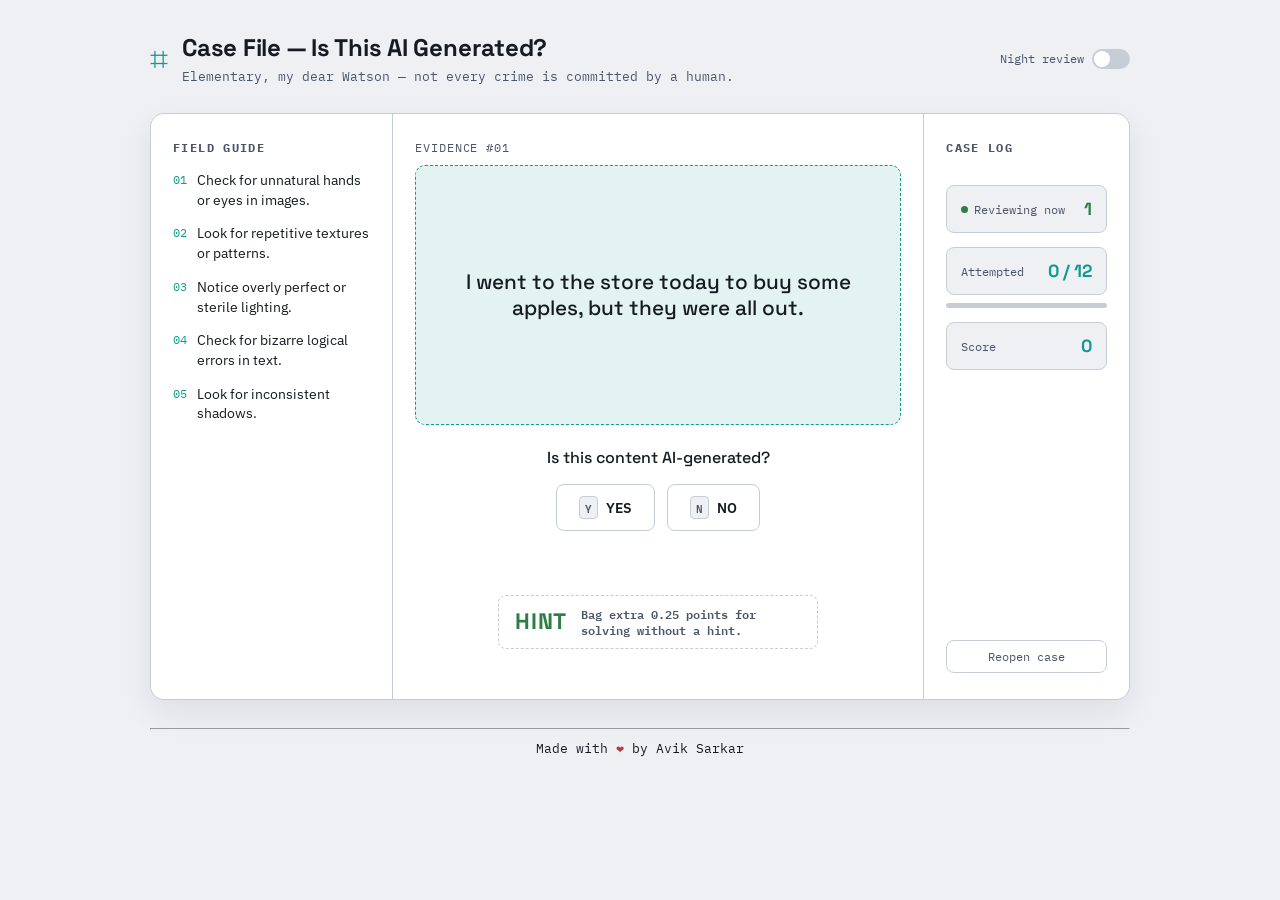
==== game1/index.html @ 2881c02b "changed the directory name" ====
<!DOCTYPE html>
<html lang="en">
<head>
  <meta charset="UTF-8">
  <meta name="viewport" content="width=device-width, initial-scale=1.0">
  <title>Case File: Is This AI Generated?</title>
  <link rel="preconnect" href="https://fonts.googleapis.com">
  <link rel="preconnect" href="https://fonts.gstatic.com" crossorigin>
  <link href="https://fonts.googleapis.com/css2?family=Space+Grotesk:wght@500;700&family=IBM+Plex+Sans:wght@400;500;600&family=IBM+Plex+Mono:wght@400;500&family=Caveat:wght@700&display=swap" rel="stylesheet">
  <!-- Font Awesome for Social Media Icons -->
  <link rel="stylesheet" href="https://cdnjs.cloudflare.com/ajax/libs/font-awesome/6.5.1/css/all.min.css">
  <link rel="stylesheet" href="styles/main.css">
</head>
<body>

  <header class="masthead">
    <div class="masthead-left">
      <span class="case-mark">⌗</span>
      <div>
        <h1>Case File — Is This AI&nbsp;Generated?</h1>
        <p class="subtitle">Elementary, my dear Watson — not every crime is committed by a human.</p>
      </div>
    </div>
    <label class="switch">
      <span class="switch-label" id="theme-label">Night review</span>
      <input type="checkbox" id="theme-toggle">
      <span class="slider"></span>
    </label>
  </header>

  <main class="wrapper">

    <section class="col-1" aria-labelledby="guide-heading">
      <h2 id="guide-heading">Field Guide</h2>
      <ol id="guidelines">
        <li><span class="tag">01</span>Check for unnatural hands or eyes in images.</li>
        <li><span class="tag">02</span>Look for repetitive textures or patterns.</li>
        <li><span class="tag">03</span>Notice overly perfect or sterile lighting.</li>
        <li><span class="tag">04</span>Check for bizarre logical errors in text.</li>
        <li><span class="tag">05</span>Look for inconsistent shadows.</li>
      </ol>
    </section>

    <section class="col-2" aria-labelledby="evidence-heading">
      <h2 id="evidence-heading" class="visually-hidden">Evidence</h2>
      <div class="evidence-frame">
        <span class="evidence-number">EVIDENCE #<span id="item-number">01</span></span>
        <div class="card">
          <div id="content-container">
            <img id="game-image" class="game-image" src="" alt="Game content" style="display:none;">
            <p id="game-text" class="game-text" style="display:none;"></p>
          </div>
          <button id="expand-btn" class="expand-btn" type="button" aria-label="Enlarge image" style="display:none;">⤢</button>
          <div id="stamp" class="stamp"></div>
        </div>
      </div>

      <p class="question-text">Is this content AI-generated?</p>
      <div class="buttons">
        <button id="no-btn" type="button"><span class="key-hint">Y</span>YES</button>
        <button id="yes-btn" type="button"><span class="key-hint">N</span>NO</button>
      </div>
      <div id="feedback" class="feedback" role="status" aria-live="polite"></div>
      <div id="bonus-toast" class="bonus-toast" aria-live="polite"></div>
      <button id="hint-btn" class="btn-hint" type="button">
        <span class="hint-tag">HINT</span>
        <span class="hint-copy">Bag extra 0.25 points for solving without a hint.</span>
      </button>
      <p id="hint" class="hint"></p>
    </section>

    <aside class="col-3" aria-labelledby="log-heading">
      <h2 id="log-heading">Case Log</h2>

      <div class="stat-block reviewing-block">
        <span class="stat-label"><span id="live-dot" class="live-dot"></span>Reviewing now</span>
        <span class="stat-value" id="players-online">1</span>
      </div>

      <div class="stat-block">
        <span class="stat-label">Attempted</span>
        <span class="stat-value"><span id="attempt-count">0</span> / <span id="total-rounds">12</span></span>
      </div>
      <div class="progress-track" aria-hidden="true">
        <div class="progress-fill" id="progress-fill"></div>
      </div>

      <div class="stat-block">
        <span class="stat-label">Score</span>
        <span class="stat-value" id="score-value">0</span>
      </div>

      <button id="reset-btn" class="btn-reset" type="button">Reopen case</button>
    </aside>

  </main>

  <div id="image-modal" class="modal-overlay" hidden>
    <div class="modal-content">
      <button id="modal-close" class="modal-close" type="button" aria-label="Close enlarged image">×</button>
      <img id="modal-image" src="" alt="Enlarged evidence image">
    </div>
  </div>

  <!-- Congratulations Completion Modal -->
  <div id="congrats-modal" class="modal-overlay" hidden>
    <div class="congrats-card">
      <button id="congrats-close" class="modal-close" type="button" aria-label="Close modal">×</button>
      <div class="badge-icon">🏆</div>
      <h2 class="congrats-title">Case Closed!</h2>
      <p class="congrats-subtitle">You have completed all evidence reviews.</p>

      <div class="final-score-container">
        <span class="final-score-label">FINAL SCORE</span>
        <span id="final-score-display" class="final-score-value">0</span>
      </div>

      <p class="play-now-phrase">Had fun? Invite your friends to <strong>Play</strong>!</p>

      <div class="share-section">
        <span class="share-label">Sharing is caring</span>
        <div class="share-buttons">
          <button id="share-fb" class="share-btn fb" type="button" aria-label="Share on Facebook">
            <i class="fa-brands fa-facebook-f"></i>
          </button>
          <button id="share-wa" class="share-btn wa" type="button" aria-label="Share on WhatsApp">
            <i class="fa-brands fa-whatsapp"></i>
          </button>
          <button id="share-x" class="share-btn x-twitter" type="button" aria-label="Share on X">
            <i class="fa-brands fa-x-twitter"></i>
          </button>
          <button id="share-copy" class="share-btn copy" type="button" aria-label="Copy link">
            <i class="fa-solid fa-link"></i>
          </button>
        </div>
      </div>

      <button id="modal-reset-btn" class="btn-play-again" type="button">Play Again</button>
    </div>
  </div>

  <footer class="footer">
    <hr>
    <p class="credit-line">Made with <span class="heart">❤︎</span> by Avik Sarkar</p>
  </footer>

  <script src="https://www.gstatic.com/firebasejs/10.13.0/firebase-app-compat.js"></script>
  <script src="https://www.gstatic.com/firebasejs/10.13.0/firebase-database-compat.js"></script>
  <script src="scripts/app.js"></script>
</body>
</html>
---- game1/styles/main.css ----
/* ==========================================================================
   Design tokens
   ========================================================================== */
:root {
  --paper: #EEF0F4;
  --paper-raised: #FFFFFF;
  --ink: #161B22;
  --ink-soft: #4A5568;
  --line: #C7CDD6;
  --accent: #0F9B8E;
  --accent-soft: #E3F3F1;
  --verified: #2E7D46;
  --flagged: #B23A3A;
  --amber: #C98A2C;
  --radius: 14px;
  --shadow: 0 12px 32px rgba(22, 27, 34, 0.08);
  --font-display: "Space Grotesk", sans-serif;
  --font-body: "IBM Plex Sans", sans-serif;
  --font-mono: "IBM Plex Mono", monospace;
}

body.dark-mode {
  --paper: #10151C;
  --paper-raised: #1A212C;
  --ink: #E8ECF1;
  --ink-soft: #97A3B4;
  --line: #2B3542;
  --accent: #35C2B2;
  --accent-soft: #16302E;
  --verified: #4FBE73;
  --flagged: #E06060;
  --amber: #E0A94E;
}

/* ==========================================================================
   Base
   ========================================================================== */
* { margin: 0; padding: 0; box-sizing: border-box; }

body {
  font-family: var(--font-body);
  background-color: var(--paper);
  color: var(--ink);
  min-height: 100vh;
  padding: 32px 20px 60px;
  transition: background-color 0.25s ease, color 0.25s ease;
}

.visually-hidden {
  position: absolute; width: 1px; height: 1px;
  overflow: hidden; clip: rect(0 0 0 0); white-space: nowrap;
}

/* ==========================================================================
   Masthead
   ========================================================================== */
.masthead {
  max-width: 980px;
  margin: 0 auto 28px;
  display: flex;
  align-items: center;
  justify-content: space-between;
  gap: 20px;
  flex-wrap: wrap;
}

.masthead-left { display: flex; align-items: center; gap: 14px; }

.case-mark {
  font-family: var(--font-display);
  font-size: 2rem;
  color: var(--accent);
  line-height: 1;
}

.masthead h1 {
  font-family: var(--font-display);
  font-weight: 700;
  font-size: 1.5rem;
  letter-spacing: -0.01em;
}

.subtitle {
  font-family: var(--font-mono);
  font-size: 0.8rem;
  color: var(--ink-soft);
  margin-top: 5px;
}

/* Theme switch */
.switch { display: flex; align-items: center; gap: 8px; cursor: pointer; }
.switch-label { font-family: var(--font-mono); font-size: 0.75rem; color: var(--ink-soft); }
.switch input { display: none; }
.switch .slider {
  position: relative;
  width: 38px; height: 20px;
  background: var(--line);
  border-radius: 20px;
  transition: background 0.25s ease;
}
.switch .slider::before {
  content: "";
  position: absolute; top: 2px; left: 2px;
  width: 16px; height: 16px;
  background: var(--paper-raised);
  border-radius: 50%;
  transition: transform 0.25s ease;
}
.switch input:checked + .slider { background: var(--accent); }
.switch input:checked + .slider::before { transform: translateX(18px); }

/* ==========================================================================
   Wrapper / layout — 25:55:20 case-file grid
   ========================================================================== */
.wrapper {
  max-width: 980px;
  margin: 0 auto;
  display: grid;
  grid-template-columns: 1fr 2.2fr 0.85fr;
  gap: 1px;
  background: var(--line);
  border: 1px solid var(--line);
  border-radius: var(--radius);
  overflow: hidden;
  box-shadow: var(--shadow);
}

.col-1, .col-2, .col-3 {
  background: var(--paper-raised);
  padding: 26px 22px;
}

.col-1 h2, .col-3 h2 {
  font-family: var(--font-mono);
  font-size: 0.72rem;
  letter-spacing: 0.12em;
  text-transform: uppercase;
  color: var(--ink-soft);
  margin-bottom: 16px;
}

/* Field guide list */
#guidelines { list-style: none; display: flex; flex-direction: column; gap: 14px; }
#guidelines li {
  font-size: 0.88rem;
  line-height: 1.4;
  color: var(--ink);
  display: flex;
  gap: 10px;
}
#guidelines .tag {
  font-family: var(--font-mono);
  font-size: 0.72rem;
  color: var(--accent);
  flex-shrink: 0;
  padding-top: 1px;
}

/* ==========================================================================
   Evidence column
   ========================================================================== */
.col-2 { display: flex; flex-direction: column; align-items: center; }

.evidence-frame { width: 100%; }

.evidence-number {
  display: block;
  font-family: var(--font-mono);
  font-size: 0.72rem;
  letter-spacing: 0.08em;
  color: var(--ink-soft);
  margin-bottom: 10px;
}

.card {
  position: relative;
  width: 100%;
  height: 260px;
  display: flex;
  align-items: center;
  justify-content: center;
  background: var(--accent-soft);
  border: 1px dashed var(--accent);
  border-radius: 10px;
  overflow: hidden;
  margin-bottom: 22px;
}

#content-container { width: 100%; height: 100%; display: flex; align-items: center; justify-content: center; }

.game-image { width: 100%; height: 100%; object-fit: fill; display: block; }
.game-text {
  font-family: var(--font-display);
  font-size: 1.3rem;
  font-weight: 500;
  padding: 30px;
  text-align: center;
  color: var(--ink);
}

/* Stamp — the signature moment */
.stamp {
  position: absolute;
  top: 50%; left: 50%;
  padding: 8px 18px;
  border: 4px solid transparent;
  border-radius: 6px;
  font-family: var(--font-display);
  font-weight: 700;
  font-size: 1.5rem;
  letter-spacing: 0.06em;
  text-transform: uppercase;
  opacity: 0;
  pointer-events: none;
  transform: translate(-50%, -50%) rotate(-14deg) scale(1.4);
}
.stamp.show {
  animation: stampSlam 0.45s cubic-bezier(.2,1.4,.4,1) forwards;
}
.stamp.correct { color: var(--verified); border-color: var(--verified); }
.stamp.incorrect { color: var(--flagged); border-color: var(--flagged); }

@keyframes stampSlam {
  0%   { opacity: 0; transform: translate(-50%, -50%) rotate(-14deg) scale(1.8); }
  60%  { opacity: 1; transform: translate(-50%, -50%) rotate(-10deg) scale(0.94); }
  100% { opacity: 0.92; transform: translate(-50%, -50%) rotate(-12deg) scale(1); }
}

.question-text {
  font-family: var(--font-display);
  font-weight: 500;
  font-size: 1rem;
  margin-bottom: 16px;
  color: var(--ink);
}

.buttons { display: flex; gap: 12px; margin-bottom: 16px; flex-wrap: wrap; justify-content: center; }

button {
  font-family: var(--font-body);
  font-weight: 600;
  font-size: 0.9rem;
  padding: 11px 22px;
  border: 1px solid var(--line);
  border-radius: 8px;
  background: var(--paper-raised);
  color: var(--ink);
  cursor: pointer;
  display: inline-flex;
  align-items: center;
  gap: 8px;
  transition: transform 0.15s ease, box-shadow 0.15s ease, border-color 0.15s ease;
}
button:hover { transform: translateY(-2px); box-shadow: 0 6px 16px rgba(22,27,34,0.1); }
button:active { transform: translateY(0); }
button:focus-visible { outline: 2px solid var(--accent); outline-offset: 2px; }

#no-btn:hover { border-color: var(--verified); color: var(--verified); }
#yes-btn:hover { border-color: var(--flagged); color: var(--flagged); }

.key-hint {
  font-family: var(--font-mono);
  font-size: 0.68rem;
  background: var(--paper);
  border: 1px solid var(--line);
  border-radius: 4px;
  padding: 1px 5px;
  color: var(--ink-soft);
}

.feedback {
  font-family: var(--font-display);
  font-weight: 500;
  font-size: 1rem;
  min-height: 1.4rem;
  text-align: center;
}

.hint {
  font-family: var(--font-mono);
  font-size: 0.8rem;
  color: var(--ink-soft);
  text-align: center;
  min-height: 1.2rem;
  margin-top: 4px;
}

.btn-hint {
  display: flex;
  align-items: center;
  gap: 14px;
  text-align: left;
  margin: 6px auto 0;
  padding: 10px 16px;
  background: transparent;
  border: 1px dashed var(--line);
  max-width: 320px;
}
.hint-tag {
  font-family: var(--font-display);
  font-weight: 700;
  font-size: 1.4rem;
  line-height: 1;
  letter-spacing: 0.03em;
  color: var(--verified);
  flex-shrink: 0;
}
.hint-copy {
  font-family: var(--font-mono);
  font-size: 0.74rem;
  line-height: 1.35;
  color: var(--ink-soft);
  max-width: 220px;
}
.btn-hint:hover .hint-copy { color: var(--amber); }
.btn-hint:hover { border-color: var(--amber); }
.btn-hint:disabled { opacity: 0.45; cursor: default; transform: none; box-shadow: none; }
.btn-hint.hidden { display: none; }

.bonus-toast {
  font-family: var(--font-mono);
  font-weight: 600;
  font-size: 0.8rem;
  color: var(--verified);
  background: var(--accent-soft);
  border: 1px solid var(--verified);
  border-radius: 6px;
  padding: 7px 14px;
  text-align: center;
  opacity: 0;
  transform: translateY(-6px);
  pointer-events: none;
  transition: opacity 0.3s ease, transform 0.3s ease;
  margin-bottom: 4px;
}
.bonus-toast.show { opacity: 1; transform: translateY(0); }

.expand-btn {
  position: absolute;
  top: 10px;
  right: 10px;
  width: 32px;
  height: 32px;
  padding: 0;
  display: flex;
  align-items: center;
  justify-content: center;
  font-size: 1rem;
  background: rgba(22, 27, 34, 0.55);
  color: #fff;
  border: none;
  border-radius: 6px;
  backdrop-filter: blur(2px);
}
.expand-btn:hover { background: rgba(22, 27, 34, 0.8); transform: none; }

.modal-overlay {
  position: fixed;
  inset: 0;
  background: rgba(10, 13, 18, 0.82);
  display: flex;
  align-items: center;
  justify-content: center;
  z-index: 100;
  padding: 20px;
}
.modal-overlay[hidden] { display: none; }
.modal-content { position: relative; max-width: 90vw; max-height: 90vh; }
.modal-content img {
  max-width: 90vw;
  max-height: 90vh;
  object-fit: contain;
  border-radius: 8px;
  display: block;
}
.modal-close {
  position: absolute;
  top: 12px;
  right: 12px;
  width: 32px;
  height: 32px;
  padding: 0;
  border-radius: 50%;
  background: var(--paper);
  color: var(--ink);
  font-size: 1.1rem;
  line-height: 1;
  display: flex;
  align-items: center;
  justify-content: center;
  border: 1px solid var(--line);
}

/* ==========================================================================
   Case log column
   ========================================================================== */
.col-3 { display: flex; flex-direction: column; gap: 14px; }

.stat-block {
  display: flex;
  align-items: center;
  justify-content: space-between;
  padding: 12px 14px;
  background: var(--paper);
  border: 1px solid var(--line);
  border-radius: 8px;
}

.stat-label {
  font-family: var(--font-mono);
  font-size: 0.72rem;
  color: var(--ink-soft);
  display: flex;
  align-items: center;
  gap: 6px;
}

.stat-value {
  font-family: var(--font-display);
  font-weight: 700;
  font-size: 1.1rem;
  color: var(--accent);
}

.reviewing-block .stat-value { color: var(--verified); }

.live-dot {
  width: 7px; height: 7px;
  border-radius: 50%;
  background: var(--verified);
  display: inline-block;
  animation: pulse 1.8s ease-in-out infinite;
}
@keyframes pulse {
  0%, 100% { box-shadow: 0 0 0 0 rgba(46,125,70,0.4); }
  50% { box-shadow: 0 0 0 5px rgba(46,125,70,0); }
}

.progress-track {
  height: 5px;
  background: var(--line);
  border-radius: 3px;
  overflow: hidden;
  margin-top: -6px;
}
.progress-fill {
  height: 100%;
  width: 0%;
  background: var(--accent);
  transition: width 0.35s ease;
}

.btn-reset {
  margin-top: auto;
  font-family: var(--font-mono);
  font-size: 0.75rem;
  font-weight: 400;
  padding: 8px 14px;
  color: var(--ink-soft);
  justify-content: center;
}
.btn-reset:hover { color: var(--flagged); border-color: var(--flagged); }

/* ==========================================================================
   Congrats Popup Card
   ========================================================================== */
.congrats-card {
  position: relative;
  background: var(--paper-raised);
  border: 1px solid var(--line);
  border-radius: 18px;
  padding: 32px 28px;
  max-width: 440px;
  width: 100%;
  text-align: center;
  box-shadow: 0 20px 40px rgba(0, 0, 0, 0.25);
  animation: popIn 0.35s cubic-bezier(0.175, 0.885, 0.32, 1.275);
}

@keyframes popIn {
  from { opacity: 0; transform: scale(0.85) translateY(10px); }
  to { opacity: 1; transform: scale(1) translateY(0); }
}

.badge-icon {
  font-size: 3rem;
  margin-bottom: 8px;
}

.congrats-title {
  font-family: var(--font-display);
  font-size: 1.8rem;
  font-weight: 700;
  color: var(--ink);
  margin-bottom: 4px;
}

.congrats-subtitle {
  font-family: var(--font-body);
  font-size: 0.9rem;
  color: var(--ink-soft);
  margin-bottom: 20px;
}

.final-score-container {
  background: var(--accent-soft);
  border: 1px dashed var(--accent);
  border-radius: 12px;
  padding: 16px;
  margin-bottom: 20px;
  display: flex;
  flex-direction: column;
  align-items: center;
  gap: 4px;
}

.final-score-label {
  font-family: var(--font-mono);
  font-size: 0.72rem;
  letter-spacing: 0.1em;
  color: var(--ink-soft);
}

.final-score-value {
  font-family: var(--font-display);
  font-size: 2.6rem;
  font-weight: 700;
  color: var(--accent);
  line-height: 1;
}

.play-now-phrase {
  font-family: var(--font-body);
  font-size: 0.92rem;
  color: var(--ink);
  line-height: 1.45;
  margin-bottom: 22px;
}

.play-now-phrase strong {
  color: var(--accent);
}

.share-section {
  margin-bottom: 22px;
}

.share-label {
  display: block;
  font-family: var(--font-mono);
  font-size: 0.7rem;
  letter-spacing: 0.1em;
  text-transform: uppercase;
  color: var(--ink-soft);
  margin-bottom: 10px;
}

.share-buttons {
  display: flex;
  justify-content: center;
  gap: 12px;
}

.share-btn {
  width: 42px;
  height: 42px;
  padding: 0;
  border-radius: 50%;
  display: inline-flex;
  align-items: center;
  justify-content: center;
  font-size: 1.1rem;
  color: #fff;
  border: none;
  transition: transform 0.2s ease, opacity 0.2s ease;
}

.share-btn:hover { transform: translateY(-3px); opacity: 0.9; }

.share-btn.fb { background: #1877F2; }
.share-btn.wa { background: #25D366; }
.share-btn.x-twitter { background: #000; }
body.dark-mode .share-btn.x-twitter { background: #2F3336; border: 1px solid var(--line); }
.share-btn.copy { background: var(--accent); }

.btn-play-again {
  width: 100%;
  justify-content: center;
  padding: 12px;
  background: var(--accent);
  color: #fff;
  border: none;
  border-radius: 10px;
  font-size: 1rem;
  font-weight: 600;
}
.btn-play-again:hover {
  background: var(--accent);
  opacity: 0.9;
  color: #fff;
}

/* ==========================================================================
   Footer
   ========================================================================== */
.footer {
  max-width: 980px;
  margin: 28px auto 0;
  text-align: center;
  font-family: var(--font-mono);
  font-size: 0.75rem;
  color: var(--ink-soft);
  display: flex;
  flex-direction: column;
  gap: 6px;
}

.credit-line {
  margin-top: 4px;
  font-size: 0.8rem;
  color: var(--ink);
}

.credit-line .heart {
  color: var(--flagged);
  display: inline-block;
}

/* ==========================================================================
   Responsive
   ========================================================================== */
@media (max-width: 860px) {
  .wrapper { grid-template-columns: 1fr; }
  .col-3 { flex-direction: column; }
}

@media (prefers-reduced-motion: reduce) {
  .stamp.show { animation: none; opacity: 0.92; }
  .live-dot { animation: none; }
  button:hover { transform: none; }
  .congrats-card { animation: none; }
}
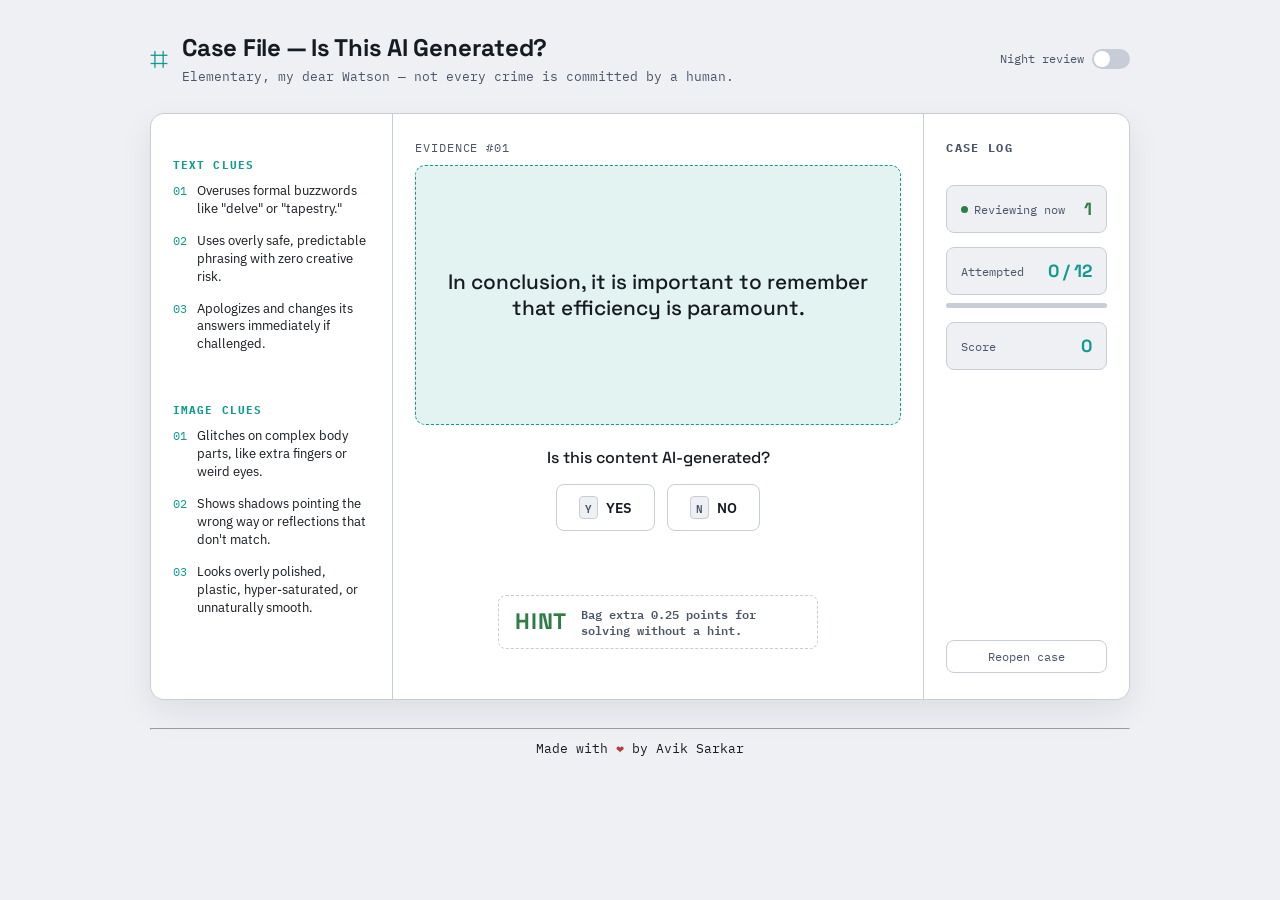
==== commit b300244f: "rules added" ====
--- a/game1/index.html
+++ b/game1/index.html
@@ -31,13 +31,18 @@
   <main class="wrapper">
 
     <section class="col-1" aria-labelledby="guide-heading">
-      <h2 id="guide-heading">Field Guide</h2>
-      <ol id="guidelines">
-        <li><span class="tag">01</span>Check for unnatural hands or eyes in images.</li>
-        <li><span class="tag">02</span>Look for repetitive textures or patterns.</li>
-        <li><span class="tag">03</span>Notice overly perfect or sterile lighting.</li>
-        <li><span class="tag">04</span>Check for bizarre logical errors in text.</li>
-        <li><span class="tag">05</span>Look for inconsistent shadows.</li>
+      <p class="guide-category">Text Clues</p>
+      <ol class="guidelines">
+        <li><span class="tag">01</span>Overuses formal buzzwords like "delve" or "tapestry."</li>
+        <li><span class="tag">02</span>Uses overly safe, predictable phrasing with zero creative risk.</li>
+        <li><span class="tag">03</span>Apologizes and changes its answers immediately if challenged.</li>
+      </ol>
+
+      <p class="guide-category">Image Clues</p>
+      <ol class="guidelines">
+        <li><span class="tag">01</span>Glitches on complex body parts, like extra fingers or weird eyes.</li>
+        <li><span class="tag">02</span>Shows shadows pointing the wrong way or reflections that don't match.</li>
+        <li><span class="tag">03</span>Looks overly polished, plastic, hyper-saturated, or unnaturally smooth.</li>
       </ol>
     </section>
 
--- a/game1/styles/main.css
+++ b/game1/styles/main.css
@@ -139,16 +139,38 @@
   margin-bottom: 16px;
 }
 
-/* Field guide list */
-#guidelines { list-style: none; display: flex; flex-direction: column; gap: 14px; }
-#guidelines li {
-  font-size: 0.88rem;
+/* Category subheadings */
+.guide-category {
+  font-family: var(--font-mono);
+  font-size: 0.68rem;
+  letter-spacing: 0.1em;
+  text-transform: uppercase;
+  color: var(--accent);
+  font-weight: 700;
+  margin: 18px 0 10px 0;
+}
+
+.guide-category:not(:first-of-type) {
+  margin-top: 50px; /* Adjust this pixel value to increase/decrease the gap */
+}
+
+/* Field guide lists */
+.guidelines { 
+  list-style: none; 
+  display: flex; 
+  flex-direction: column; 
+  gap: 14px; 
+}
+
+.guidelines li {
+  font-size: 0.80rem;
   line-height: 1.4;
   color: var(--ink);
   display: flex;
   gap: 10px;
 }
-#guidelines .tag {
+
+.guidelines .tag {
   font-family: var(--font-mono);
   font-size: 0.72rem;
   color: var(--accent);
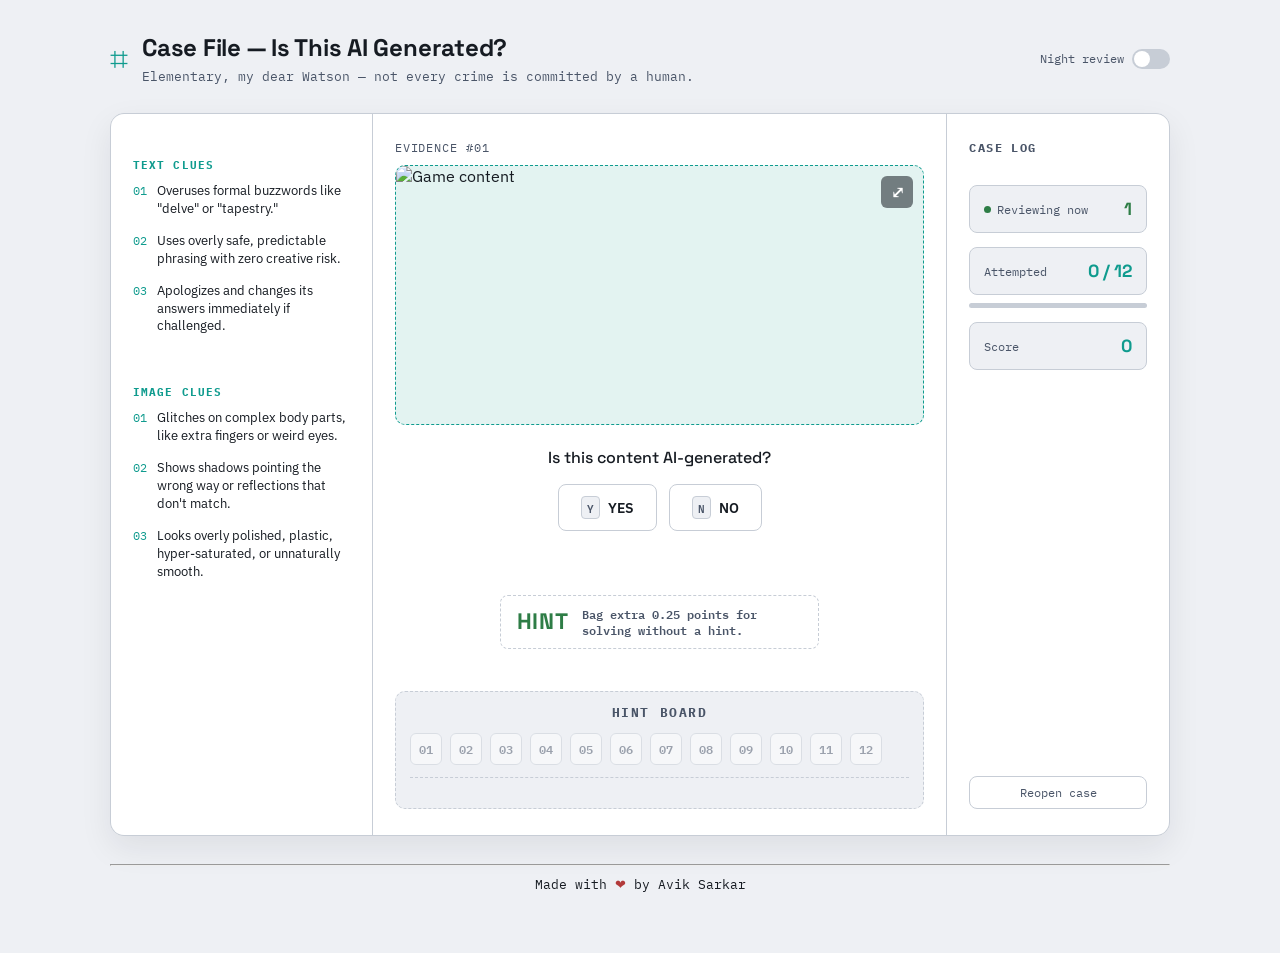
==== commit 75a41cfb: "Hint board" ====
--- a/game1/index.html
+++ b/game1/index.html
@@ -72,6 +72,11 @@
         <span class="hint-copy">Bag extra 0.25 points for solving without a hint.</span>
       </button>
       <p id="hint" class="hint"></p>
+      <div id="hint-board-container" class="hint-board-container">
+        <span class="hint-board-title">HINT BOARD</span>
+        <div id="hint-board-notes" class="hint-board-notes"></div>
+        <p id="board-hint-display" class="board-hint-display"></p>
+      </div>
     </section>
 
     <aside class="col-3" aria-labelledby="log-heading">
--- a/game1/styles/main.css
+++ b/game1/styles/main.css
@@ -661,4 +661,111 @@
   .live-dot { animation: none; }
   button:hover { transform: none; }
   .congrats-card { animation: none; }
+}
+
+/* Update maximum layout width to expand the whole area horizontally */
+.masthead,
+.wrapper,
+.footer {
+  max-width: 1060px;
+}
+
+/* Ensure column 2 grows smoothly to accommodate the new hint board */
+.col-2 {
+  display: flex;
+  flex-direction: column;
+  align-items: center;
+  min-height: 580px;
+}
+
+/* ==========================================================================
+   Hint Board Component
+   ========================================================================== */
+.hint-board-container {
+  width: 100%;
+  margin-top: 18px;
+  padding: 12px 14px;
+  background: var(--paper);
+  border: 1px dashed var(--line);
+  border-radius: 10px;
+}
+
+.hint-board-title {
+  display: block;
+  font-family: var(--font-mono);
+  font-size: 0.8rem; /* Increased size */
+  letter-spacing: 0.12em;
+  color: var(--ink-soft);
+  margin-bottom: 12px;
+  text-transform: uppercase;
+  font-weight: 700;
+  text-align: center; /* Centered */
+}
+
+/* Display element for hints clicked from the Hint Board */
+.board-hint-display {
+  font-family: var(--font-mono);
+  font-size: 0.8rem;
+  color: var(--ink);
+  text-align: center;
+  margin-top: 12px;
+  padding-top: 10px;
+  border-top: 1px dashed var(--line);
+  min-height: 1.2rem;
+  word-break: break-word;
+}
+
+.hint-board-notes {
+  display: flex;
+  flex-wrap: wrap;
+  gap: 8px;
+  justify-content: flex-start;
+  align-items: center;
+}
+
+/* Sticky Note Items */
+.sticky-note-btn {
+  font-family: var(--font-mono);
+  font-size: 0.72rem;
+  font-weight: 600;
+  width: 32px;
+  height: 32px;
+  padding: 0;
+  border-radius: 6px;
+  border: 1px solid var(--line);
+  display: inline-flex;
+  align-items: center;
+  justify-content: center;
+  cursor: not-allowed;
+  background: var(--paper-raised);
+  color: var(--ink-soft);
+  opacity: 0.5;
+  transition: all 0.2s ease;
+  user-select: none;
+}
+
+/* Unlocked Sticky Note (When Attempted) */
+.sticky-note-btn.unlocked {
+  opacity: 1;
+  background: #fef08a; /* Sticky note yellow */
+  color: #854d0e;
+  border-color: #fde047;
+  cursor: pointer;
+  box-shadow: 0 2px 5px rgba(0, 0, 0, 0.08);
+}
+
+body.dark-mode .sticky-note-btn.unlocked {
+  background: #854d0e;
+  color: #fef08a;
+  border-color: #a16207;
+}
+
+.sticky-note-btn.unlocked:hover {
+  transform: translateY(-2px);
+  box-shadow: 0 4px 8px rgba(0, 0, 0, 0.12);
+}
+
+.sticky-note-btn.active-note {
+  outline: 2px solid var(--accent);
+  outline-offset: 1px;
 }
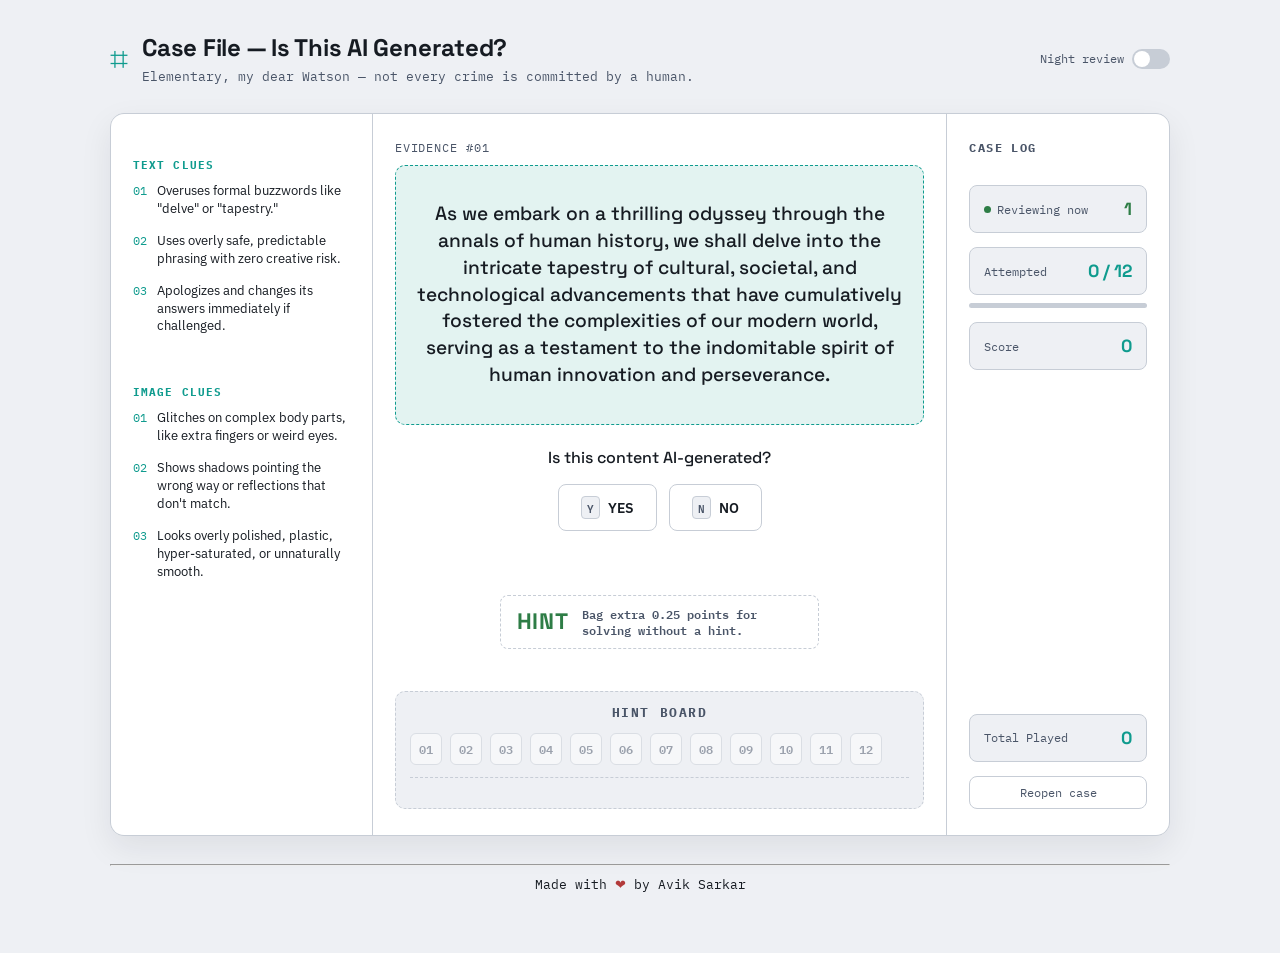
==== commit 3173c31c: "questions, play stat updated" ====
--- a/game1/index.html
+++ b/game1/index.html
@@ -62,8 +62,8 @@
 
       <p class="question-text">Is this content AI-generated?</p>
       <div class="buttons">
-        <button id="no-btn" type="button"><span class="key-hint">Y</span>YES</button>
-        <button id="yes-btn" type="button"><span class="key-hint">N</span>NO</button>
+        <button id="yes-btn" type="button"><span class="key-hint">Y</span>YES</button>
+        <button id="no-btn" type="button"><span class="key-hint">N</span>NO</button>
       </div>
       <div id="feedback" class="feedback" role="status" aria-live="polite"></div>
       <div id="bonus-toast" class="bonus-toast" aria-live="polite"></div>
@@ -100,7 +100,14 @@
         <span class="stat-value" id="score-value">0</span>
       </div>
 
-      <button id="reset-btn" class="btn-reset" type="button">Reopen case</button>
+      <div class="col-3-bottom">
+        <div class="stat-block">
+          <span class="stat-label">Total Played</span>
+          <span class="stat-value" id="total-plays">0</span>
+        </div>
+
+        <button id="reset-btn" class="btn-reset" type="button">Reopen case</button>
+      </div>
     </aside>
 
   </main>
--- a/game1/styles/main.css
+++ b/game1/styles/main.css
@@ -55,7 +55,7 @@
    Masthead
    ========================================================================== */
 .masthead {
-  max-width: 980px;
+  max-width: 1060px;
   margin: 0 auto 28px;
   display: flex;
   align-items: center;
@@ -113,7 +113,7 @@
    Wrapper / layout — 25:55:20 case-file grid
    ========================================================================== */
 .wrapper {
-  max-width: 980px;
+  max-width: 1060px;
   margin: 0 auto;
   display: grid;
   grid-template-columns: 1fr 2.2fr 0.85fr;
@@ -151,7 +151,7 @@
 }
 
 .guide-category:not(:first-of-type) {
-  margin-top: 50px; /* Adjust this pixel value to increase/decrease the gap */
+  margin-top: 50px;
 }
 
 /* Field guide lists */
@@ -181,7 +181,12 @@
 /* ==========================================================================
    Evidence column
    ========================================================================== */
-.col-2 { display: flex; flex-direction: column; align-items: center; }
+.col-2 { 
+  display: flex; 
+  flex-direction: column; 
+  align-items: center; 
+  min-height: 580px;
+}
 
 .evidence-frame { width: 100%; }
 
@@ -208,16 +213,39 @@
   margin-bottom: 22px;
 }
 
-#content-container { width: 100%; height: 100%; display: flex; align-items: center; justify-content: center; }
+#content-container { 
+  width: 100%; 
+  height: 100%; 
+  display: flex; 
+  align-items: center; 
+  justify-content: center; 
+  overflow: hidden;
+}
 
 .game-image { width: 100%; height: 100%; object-fit: fill; display: block; }
 .game-text {
   font-family: var(--font-display);
-  font-size: 1.3rem;
+  font-size: clamp(0.9rem, 2.5vw, 1.2rem); /* Dynamically shrinks font size for longer text */
   font-weight: 500;
-  padding: 30px;
+  padding: 20px;
   text-align: center;
   color: var(--ink);
+  
+  /* Text overflow handling */
+  max-height: 100%;
+  overflow-y: auto;          /* Adds smooth internal scrolling if text exceeds height */
+  word-break: break-word;     /* Prevents single long words from breaking out horizontally */
+  overflow-wrap: break-word;
+  line-height: 1.4;
+}
+
+/* Custom subtle scrollbar for the text box */
+.game-text::-webkit-scrollbar {
+  width: 4px;
+}
+.game-text::-webkit-scrollbar-thumb {
+  background: var(--line);
+  border-radius: 4px;
 }
 
 /* Stamp — the signature moment */
@@ -416,7 +444,24 @@
 /* ==========================================================================
    Case log column
    ========================================================================== */
-.col-3 { display: flex; flex-direction: column; gap: 14px; }
+.col-3 { 
+  display: flex; 
+  flex-direction: column; 
+  gap: 14px; 
+  height: 100%;
+}
+
+.col-3-bottom {
+  margin-top: auto;
+  display: flex;
+  flex-direction: column;
+  gap: 14px;
+}
+
+.col-3-bottom .btn-reset {
+  margin-top: 0;
+  width: 100%;
+}
 
 .stat-block {
   display: flex;
@@ -482,6 +527,95 @@
   justify-content: center;
 }
 .btn-reset:hover { color: var(--flagged); border-color: var(--flagged); }
+
+/* ==========================================================================
+   Hint Board Component
+   ========================================================================== */
+.hint-board-container {
+  width: 100%;
+  margin-top: 18px;
+  padding: 12px 14px;
+  background: var(--paper);
+  border: 1px dashed var(--line);
+  border-radius: 10px;
+}
+
+.hint-board-title {
+  display: block;
+  font-family: var(--font-mono);
+  font-size: 0.8rem;
+  letter-spacing: 0.12em;
+  color: var(--ink-soft);
+  margin-bottom: 12px;
+  text-transform: uppercase;
+  font-weight: 700;
+  text-align: center;
+}
+
+.board-hint-display {
+  font-family: var(--font-mono);
+  font-size: 0.8rem;
+  color: var(--ink);
+  text-align: center;
+  margin-top: 12px;
+  padding-top: 10px;
+  border-top: 1px dashed var(--line);
+  min-height: 1.2rem;
+  word-break: break-word;
+}
+
+.hint-board-notes {
+  display: flex;
+  flex-wrap: wrap;
+  gap: 8px;
+  justify-content: flex-start;
+  align-items: center;
+}
+
+.sticky-note-btn {
+  font-family: var(--font-mono);
+  font-size: 0.72rem;
+  font-weight: 600;
+  width: 32px;
+  height: 32px;
+  padding: 0;
+  border-radius: 6px;
+  border: 1px solid var(--line);
+  display: inline-flex;
+  align-items: center;
+  justify-content: center;
+  cursor: not-allowed;
+  background: var(--paper-raised);
+  color: var(--ink-soft);
+  opacity: 0.5;
+  transition: all 0.2s ease;
+  user-select: none;
+}
+
+.sticky-note-btn.unlocked {
+  opacity: 1;
+  background: #fef08a;
+  color: #854d0e;
+  border-color: #fde047;
+  cursor: pointer;
+  box-shadow: 0 2px 5px rgba(0, 0, 0, 0.08);
+}
+
+body.dark-mode .sticky-note-btn.unlocked {
+  background: #854d0e;
+  color: #fef08a;
+  border-color: #a16207;
+}
+
+.sticky-note-btn.unlocked:hover {
+  transform: translateY(-2px);
+  box-shadow: 0 4px 8px rgba(0, 0, 0, 0.12);
+}
+
+.sticky-note-btn.active-note {
+  outline: 2px solid var(--accent);
+  outline-offset: 1px;
+}
 
 /* ==========================================================================
    Congrats Popup Card
@@ -626,7 +760,7 @@
    Footer
    ========================================================================== */
 .footer {
-  max-width: 980px;
+  max-width: 1060px;
   margin: 28px auto 0;
   text-align: center;
   font-family: var(--font-mono);
@@ -649,11 +783,12 @@
 }
 
 /* ==========================================================================
-   Responsive
+   Responsive & Accessibility
    ========================================================================== */
 @media (max-width: 860px) {
   .wrapper { grid-template-columns: 1fr; }
   .col-3 { flex-direction: column; }
+  .col-3-bottom { margin-top: 14px; }
 }
 
 @media (prefers-reduced-motion: reduce) {
@@ -661,111 +796,4 @@
   .live-dot { animation: none; }
   button:hover { transform: none; }
   .congrats-card { animation: none; }
-}
-
-/* Update maximum layout width to expand the whole area horizontally */
-.masthead,
-.wrapper,
-.footer {
-  max-width: 1060px;
-}
-
-/* Ensure column 2 grows smoothly to accommodate the new hint board */
-.col-2 {
-  display: flex;
-  flex-direction: column;
-  align-items: center;
-  min-height: 580px;
-}
-
-/* ==========================================================================
-   Hint Board Component
-   ========================================================================== */
-.hint-board-container {
-  width: 100%;
-  margin-top: 18px;
-  padding: 12px 14px;
-  background: var(--paper);
-  border: 1px dashed var(--line);
-  border-radius: 10px;
-}
-
-.hint-board-title {
-  display: block;
-  font-family: var(--font-mono);
-  font-size: 0.8rem; /* Increased size */
-  letter-spacing: 0.12em;
-  color: var(--ink-soft);
-  margin-bottom: 12px;
-  text-transform: uppercase;
-  font-weight: 700;
-  text-align: center; /* Centered */
-}
-
-/* Display element for hints clicked from the Hint Board */
-.board-hint-display {
-  font-family: var(--font-mono);
-  font-size: 0.8rem;
-  color: var(--ink);
-  text-align: center;
-  margin-top: 12px;
-  padding-top: 10px;
-  border-top: 1px dashed var(--line);
-  min-height: 1.2rem;
-  word-break: break-word;
-}
-
-.hint-board-notes {
-  display: flex;
-  flex-wrap: wrap;
-  gap: 8px;
-  justify-content: flex-start;
-  align-items: center;
-}
-
-/* Sticky Note Items */
-.sticky-note-btn {
-  font-family: var(--font-mono);
-  font-size: 0.72rem;
-  font-weight: 600;
-  width: 32px;
-  height: 32px;
-  padding: 0;
-  border-radius: 6px;
-  border: 1px solid var(--line);
-  display: inline-flex;
-  align-items: center;
-  justify-content: center;
-  cursor: not-allowed;
-  background: var(--paper-raised);
-  color: var(--ink-soft);
-  opacity: 0.5;
-  transition: all 0.2s ease;
-  user-select: none;
-}
-
-/* Unlocked Sticky Note (When Attempted) */
-.sticky-note-btn.unlocked {
-  opacity: 1;
-  background: #fef08a; /* Sticky note yellow */
-  color: #854d0e;
-  border-color: #fde047;
-  cursor: pointer;
-  box-shadow: 0 2px 5px rgba(0, 0, 0, 0.08);
-}
-
-body.dark-mode .sticky-note-btn.unlocked {
-  background: #854d0e;
-  color: #fef08a;
-  border-color: #a16207;
-}
-
-.sticky-note-btn.unlocked:hover {
-  transform: translateY(-2px);
-  box-shadow: 0 4px 8px rgba(0, 0, 0, 0.12);
-}
-
-.sticky-note-btn.active-note {
-  outline: 2px solid var(--accent);
-  outline-offset: 1px;
 }
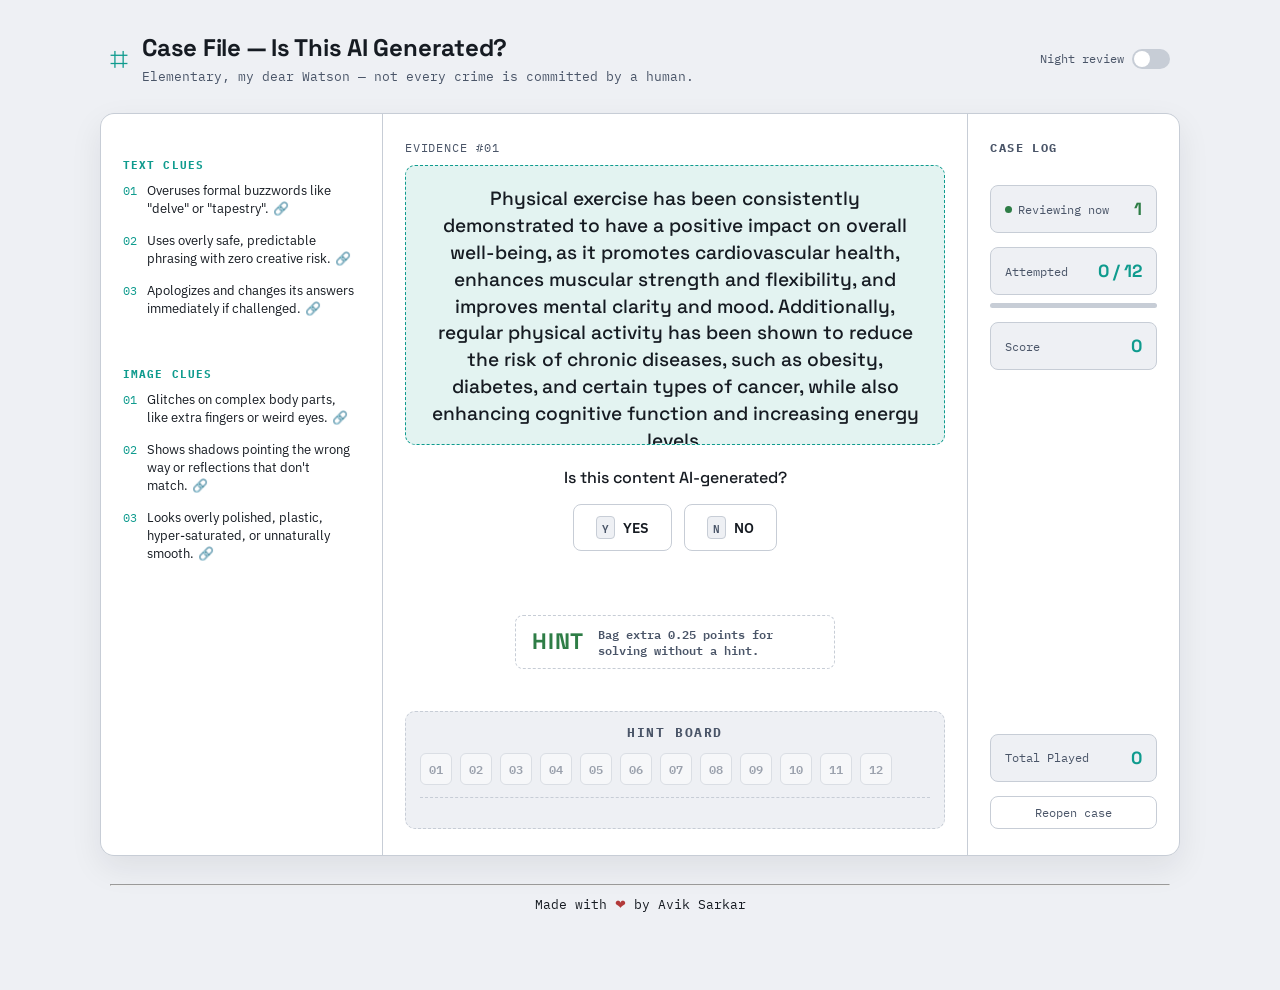
==== commit e1769b68: "Link styling" ====
--- a/game1/index.html
+++ b/game1/index.html
@@ -33,16 +33,50 @@
     <section class="col-1" aria-labelledby="guide-heading">
       <p class="guide-category">Text Clues</p>
       <ol class="guidelines">
-        <li><span class="tag">01</span>Overuses formal buzzwords like "delve" or "tapestry."</li>
-        <li><span class="tag">02</span>Uses overly safe, predictable phrasing with zero creative risk.</li>
-        <li><span class="tag">03</span>Apologizes and changes its answers immediately if challenged.</li>
+        <li>
+          <span class="tag">01</span>
+          <span class="clue-text">
+            Overuses formal buzzwords like "delve" or "tapestry".<a href="https://arxiv.org/abs/2301.07597" style="text-decoration:none" target="_blank">🔗</a>
+          </span>
+        </li>
+
+        <li>
+          <span class="tag">02</span>
+          <span class="clue-text">
+            Uses overly safe, predictable phrasing with zero creative risk.<a href="https://arxiv.org/abs/1906.04043" style="text-decoration:none" target="_blank">🔗</a>
+          </span>
+        </li>
+
+        <li>
+          <span class="tag">03</span>
+          <span class="clue-text">
+            Apologizes and changes its answers immediately if challenged.<a href="https://arxiv.org/abs/2310.13548" style="text-decoration:none" target="_blank">🔗</a>
+          </span>
+        </li>
       </ol>
 
       <p class="guide-category">Image Clues</p>
       <ol class="guidelines">
-        <li><span class="tag">01</span>Glitches on complex body parts, like extra fingers or weird eyes.</li>
-        <li><span class="tag">02</span>Shows shadows pointing the wrong way or reflections that don't match.</li>
-        <li><span class="tag">03</span>Looks overly polished, plastic, hyper-saturated, or unnaturally smooth.</li>
+        <li>
+          <span class="tag">01</span>
+          <span class="clue-text">
+            Glitches on complex body parts, like extra fingers or weird eyes.<a href="https://icml.cc/virtual/2025/poster/44442" style="text-decoration:none" target="_blank">🔗</a>
+          </span>
+        </li>
+
+        <li>
+          <span class="tag">02</span>
+          <span class="clue-text">
+            Shows shadows pointing the wrong way or reflections that don't match.<a href="https://arxiv.org/abs/2510.23775" style="text-decoration:none" target="_blank">🔗</a>
+          </span>
+        </li>
+
+        <li>
+          <span class="tag">03</span>
+          <span class="clue-text">
+            Looks overly polished, plastic, hyper-saturated, or unnaturally smooth.<a href="https://arxiv.org/abs/2411.19417" style="text-decoration:none" target="_blank">🔗</a>
+          </span>
+        </li>
       </ol>
     </section>
 
--- a/game1/styles/main.css
+++ b/game1/styles/main.css
@@ -41,7 +41,7 @@
   font-family: var(--font-body);
   background-color: var(--paper);
   color: var(--ink);
-  min-height: 100vh;
+  min-height: 110vh;
   padding: 32px 20px 60px;
   transition: background-color 0.25s ease, color 0.25s ease;
 }
@@ -113,10 +113,10 @@
    Wrapper / layout — 25:55:20 case-file grid
    ========================================================================== */
 .wrapper {
-  max-width: 1060px;
+  max-width: 1080px;
   margin: 0 auto;
   display: grid;
-  grid-template-columns: 1fr 2.2fr 0.85fr;
+  grid-template-columns: 1.2fr 2.5fr 0.90fr;
   gap: 1px;
   background: var(--line);
   border: 1px solid var(--line);
@@ -202,7 +202,7 @@
 .card {
   position: relative;
   width: 100%;
-  height: 260px;
+  height: 280px;
   display: flex;
   align-items: center;
   justify-content: center;
@@ -796,4 +796,17 @@
   .live-dot { animation: none; }
   button:hover { transform: none; }
   .congrats-card { animation: none; }
+}
+
+/* Update the container layout if it currently uses space-between */
+li {
+  display: flex;
+  align-items: flex-start;
+  gap: 12px; /* Controls space between the tag (01) and the text */
+}
+
+/* Ensure anchor tags display inline with surrounding text */
+li a {
+  display: inline;
+  margin-left: 4px; /* Optional: adds a slight gap before the link icon */
 }
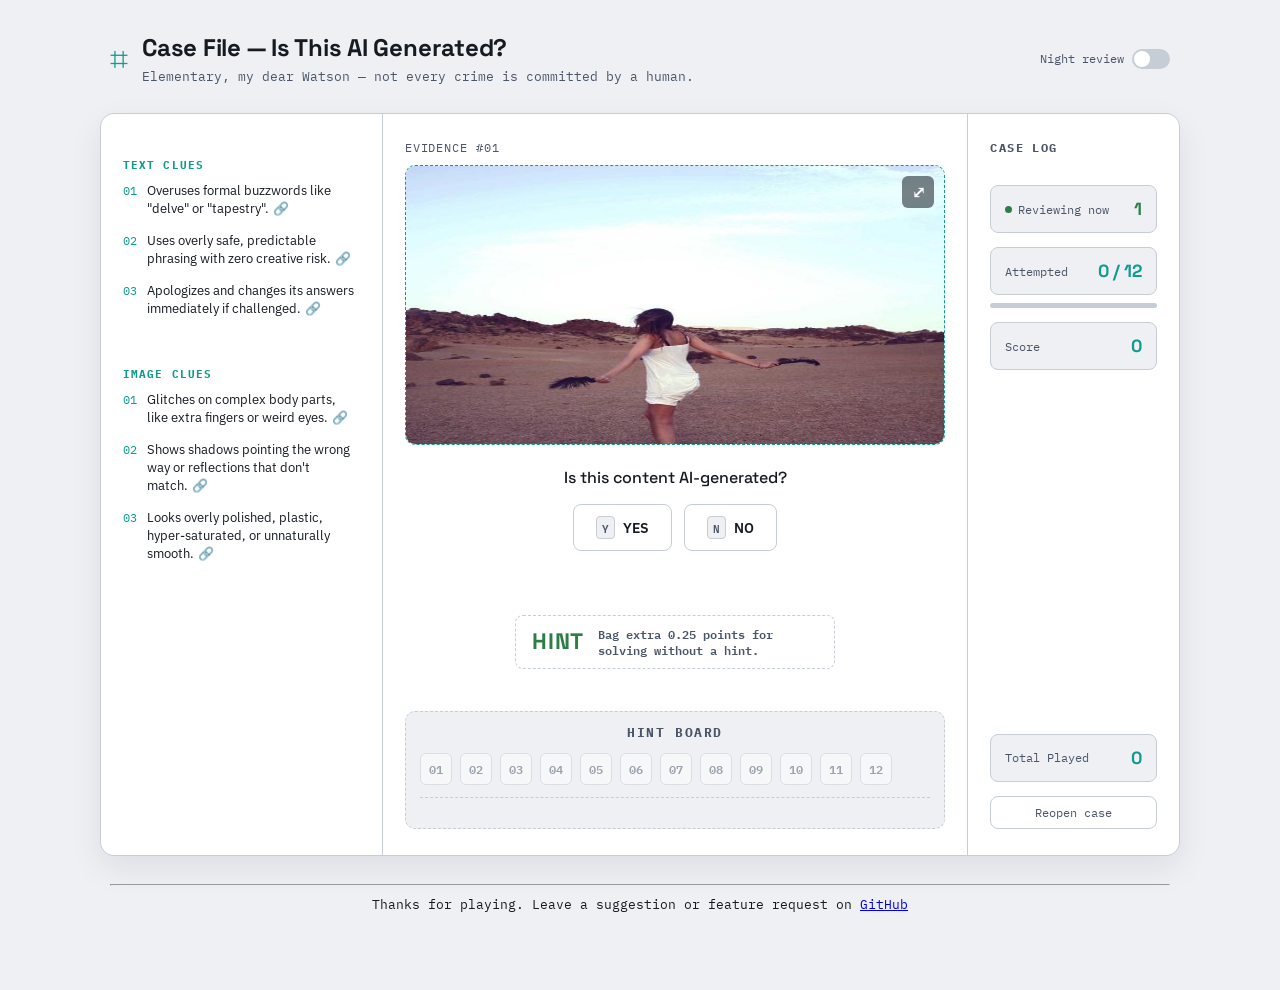
==== commit cfb82936: "Github issue link" ====
--- a/game1/index.html
+++ b/game1/index.html
@@ -192,7 +192,7 @@
 
   <footer class="footer">
     <hr>
-    <p class="credit-line">Made with <span class="heart">❤︎</span> by Avik Sarkar</p>
+    <p class="credit-line">Thanks for playing. Leave a suggestion or feature request on <a href="https://github.com/ssavi-ict/fun/issues/new" target="_blank" rel="noopener noreferrer">GitHub</a></p>
   </footer>
 
   <script src="https://www.gstatic.com/firebasejs/10.13.0/firebase-app-compat.js"></script>
